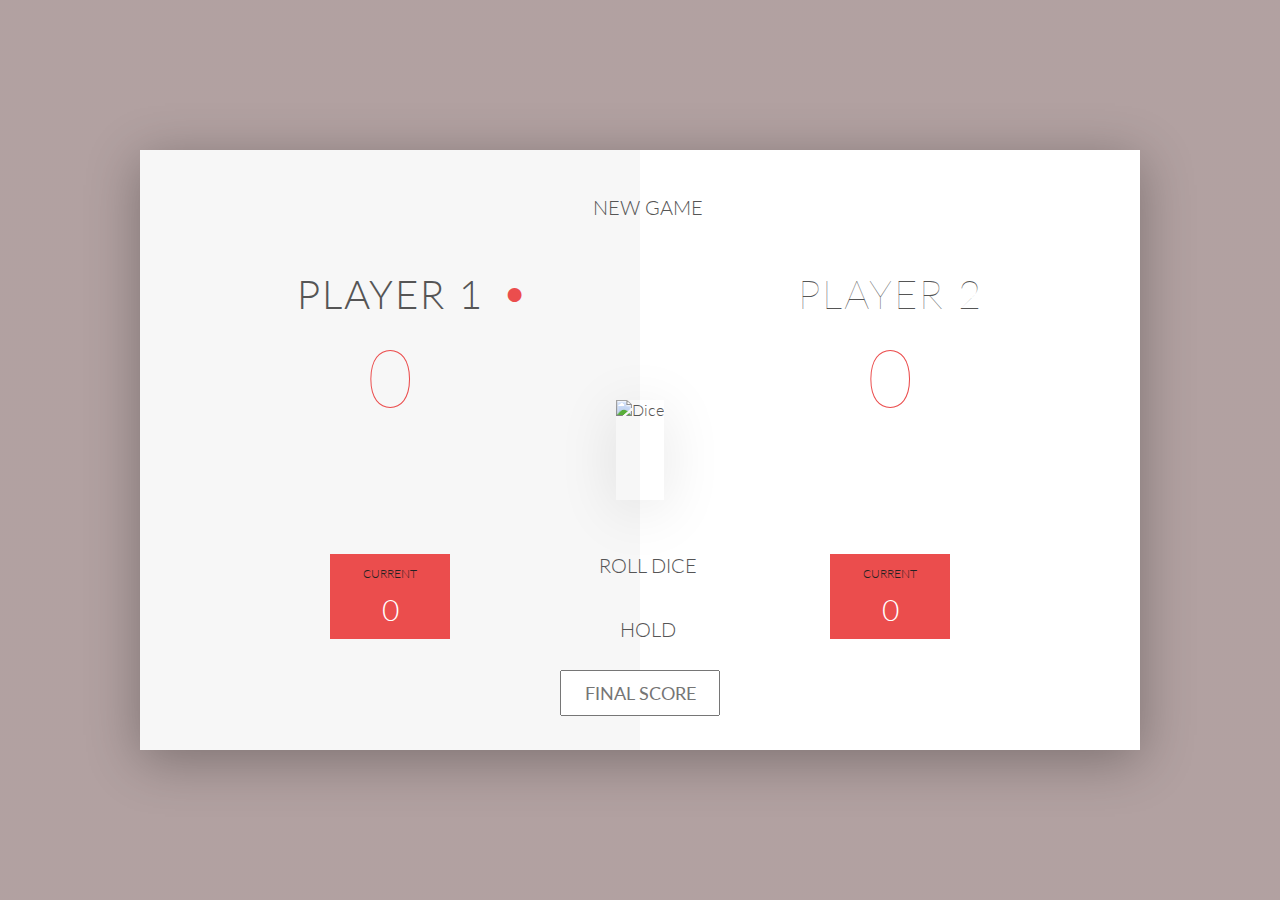
==== index.html @ 8781e4ff "update final score and double dice" ====
<!DOCTYPE html>
<html lang="en">
    <head>
        <meta charset="UTF-8">
        <link href="https://fonts.googleapis.com/css?family=Lato:100,300,600" rel="stylesheet" type="text/css">
        <link href="http://code.ionicframework.com/ionicons/2.0.1/css/ionicons.min.css" rel="stylesheet" type="text/css">
        <link type="text/css" rel="stylesheet" href="style.css">
        
        <title>Dice Game</title>
    </head>

    <body>
        <div class="wrapper clearfix">
            <div class="player-0-panel active">
                <div class="player-name" id="name-0">Player 1</div>
                <div class="player-score" id="score-0">43</div>
                <div class="player-current-box">
                    <div class="player-current-label">Current</div>
                    <div class="player-current-score" id="current-0">11</div>
                </div>
            </div>
            
            <div class="player-1-panel">
                <div class="player-name" id="name-1">Player 2</div>
                <div class="player-score" id="score-1">72</div>
                <div class="player-current-box">
                    <div class="player-current-label">Current</div>
                    <div class="player-current-score" id="current-1">0</div>
                </div>
            </div>
            
            <button class="btn-new"><i class="ion-ios-plus-outline"></i>New game</button>
            <button class="btn-roll"><i class="ion-ios-loop"></i>Roll dice</button>
            <button class="btn-hold"><i class="ion-ios-download-outline"></i>Hold</button>
            
            <input type="text" placeholder="Final score" class="final-score">
            
            <img src="dice-5.png" alt="Dice" class="dice" id="dice-1">
            <img src="dice-5.png" alt="Dice" class="dice" id="dice-2">
        </div>
        <script src="app.js"></script>
    </body>
</html>
---- style.css ----
/**********************************************
*** GENERAL
**********************************************/

.final-score {
    position: absolute;
    left: 50%;
    transform: translate(-50%);
    top: 520px;
    color: #555;
    font-size: 18px;
    font-family: 'Lato';
    text-align: center;
    padding: 10px;
    width: 160px;
    text-transform: uppercase;
}

.final-score:focus {
    outline: none;
}

#dice-1 {
    top: 120px;
}

#dice-2 {
    top: 250px;
}

* {
    margin: 0;
    padding: 0;
    box-sizing: border-box;
    
}

.clearfix::after {
    content: "";
    display: table;
    clear: both;
}

body {
    background-image: linear-gradient(rgba(62, 20, 20, 0.4), rgba(62, 20, 20, 0.4)), url(back.jpg);
    background-size: cover;
    background-position: center;
    font-family: Lato;
    font-weight: 300;
    position: relative;
    height: 100vh;
    color: #555;
}

.wrapper {
    width: 1000px;
    position: absolute;
    top: 50%;
    left: 50%;
    transform: translate(-50%, -50%);
    background-color: #fff;
    box-shadow: 0px 10px 50px rgba(0, 0, 0, 0.3);
    overflow: hidden;
}

.player-0-panel,
.player-1-panel {
    width: 50%;
    float: left;
    height: 600px;
    padding: 100px;
}



/**********************************************
*** PLAYERS
**********************************************/

.player-name {
    font-size: 40px;
    text-align: center;
    text-transform: uppercase;
    letter-spacing: 2px;
    font-weight: 100;
    margin-top: 20px;
    margin-bottom: 10px;
    position: relative;
}

.player-score {
    text-align: center;
    font-size: 80px;
    font-weight: 100;
    color: #EB4D4D;
    margin-bottom: 130px;
}

.active { background-color: #f7f7f7; }
.active .player-name { font-weight: 300; }

.active .player-name::after {
    content: "\2022";
    font-size: 47px;
    position: absolute;
    color: #EB4D4D;
    top: -7px;
    right: 10px;
    
}

.player-current-box {
    background-color: #EB4D4D;
    color: #fff;
    width: 40%;
    margin: 0 auto;
    padding: 12px;
    text-align: center;
}

.player-current-label {
    text-transform: uppercase;
    margin-bottom: 10px;
    font-size: 12px;
    color: #222;
}

.player-current-score {
    font-size: 30px;
}

button {
    position: absolute;
    width: 200px;
    left: 50%;
    transform: translateX(-50%);
    color: #555;
    background: none;
    border: none;
    font-family: Lato;
    font-size: 20px;
    text-transform: uppercase;
    cursor: pointer;
    font-weight: 300;
    transition: background-color 0.3s, color 0.3s;
}

button:hover { font-weight: 600; }
button:hover i { margin-right: 20px; }

button:focus {
    outline: none;
}

i {
    color: #EB4D4D;
    display: inline-block;
    margin-right: 15px;
    font-size: 32px;
    line-height: 1;
    vertical-align: text-top;
    margin-top: -4px;
    transition: margin 0.3s;
}

.btn-new { top: 45px;}
.btn-roll { top: 403px;}
.btn-hold { top: 467px;}

.dice {
    position: absolute;
    left: 50%;
    top: 178px;
    transform: translateX(-50%);
    height: 100px;
    box-shadow: 0px 10px 60px rgba(0, 0, 0, 0.10);
}

.winner { background-color: #f7f7f7; }
.winner .player-name { font-weight: 300; color: #EB4D4D; }
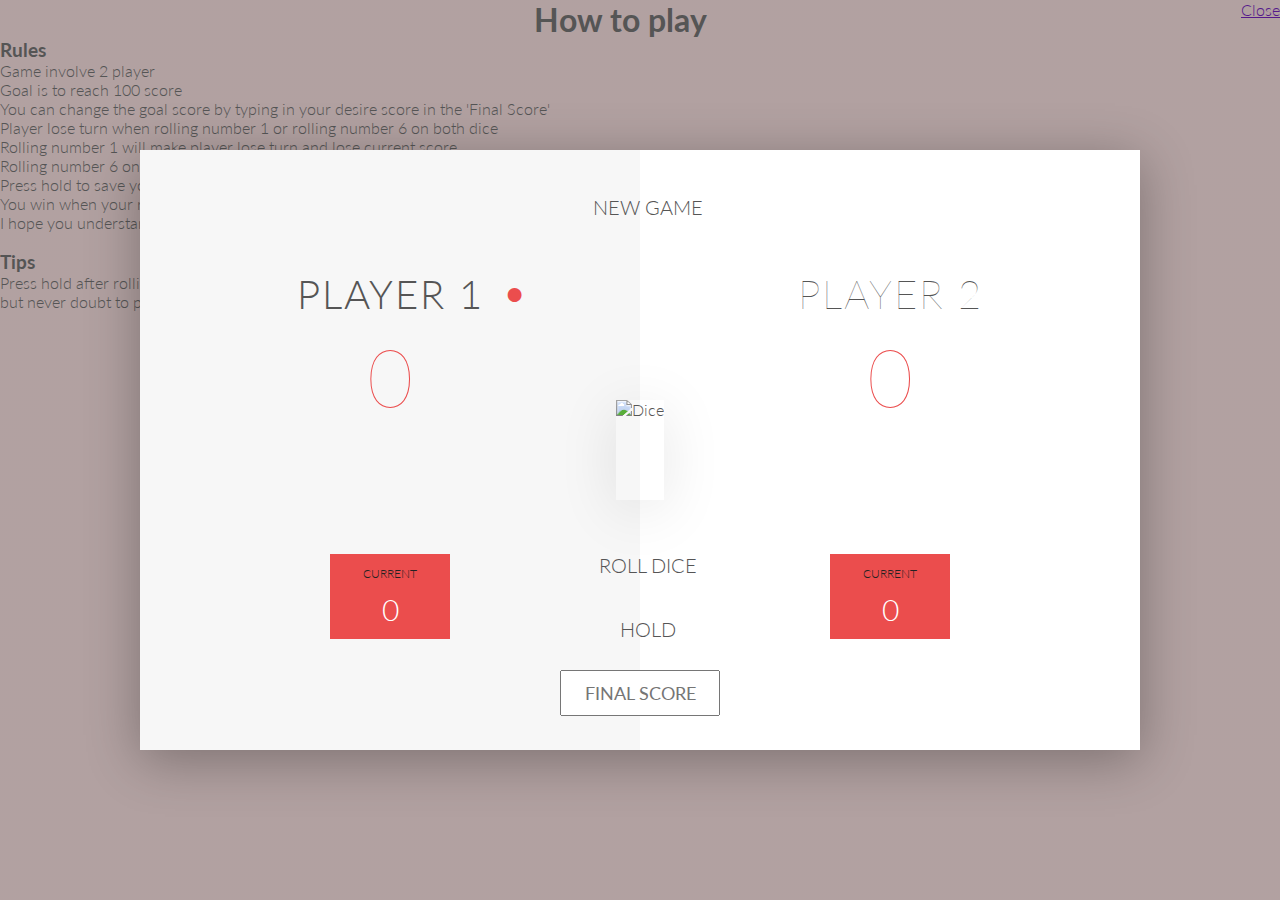
==== commit 5c166b7c: "Update index.html" ====
--- a/index.html
+++ b/index.html
@@ -3,13 +3,38 @@
     <head>
         <meta charset="UTF-8">
         <link href="https://fonts.googleapis.com/css?family=Lato:100,300,600" rel="stylesheet" type="text/css">
-        <link href="http://code.ionicframework.com/ionicons/2.0.1/css/ionicons.min.css" rel="stylesheet" type="text/css">
+        <link href="https://code.ionicframework.com/ionicons/2.0.1/css/ionicons.min.css" rel="stylesheet" type="text/css">
         <link type="text/css" rel="stylesheet" href="style.css">
+        <script type="text/javascript" src="https://code.jquery.com/jquery-1.8.2.js"></script>
         
         <title>Dice Game</title>
     </head>
 
     <body>
+        <div class='popup'>
+            <div class='cnt223'>
+                <a href='' class='close' style="float: right;">Close</a>
+                <h1 style="text-align: center">How to play</h1>
+                <div>
+                    <h3>Rules</h3>
+                    <li>Game involve 2 player</li>
+                    <li>Goal is to reach 100 score</li>
+                    <li>You can change the goal score by typing in your desire score in the 'Final Score'</li>
+                    <li>Player lose turn when rolling number 1 or rolling number 6 on both dice</li>
+                    <li>Rolling number 1 will make player lose turn and lose current score</li>
+                    <li>Rolling number 6 on both dice will only make you lose your turn and remain current score</li>
+                    <li>Press hold to save your current score in your real score</li>
+                    <li>You win when your real score reach the goal score</li>
+                    <li>I hope you understand the logic and enjoy the game</li>
+                </div>
+                <br/>
+                <div>
+                    <h3>Tips</h3>
+                    <li>Press hold after rolling the dice the third time the probability to not roll 1 and double 6 dice is lower</li>
+                    <li>but never doubt to push your luck!</li>
+                </div> 
+            </div>
+        </div>
         <div class="wrapper clearfix">
             <div class="player-0-panel active">
                 <div class="player-name" id="name-0">Player 1</div>
